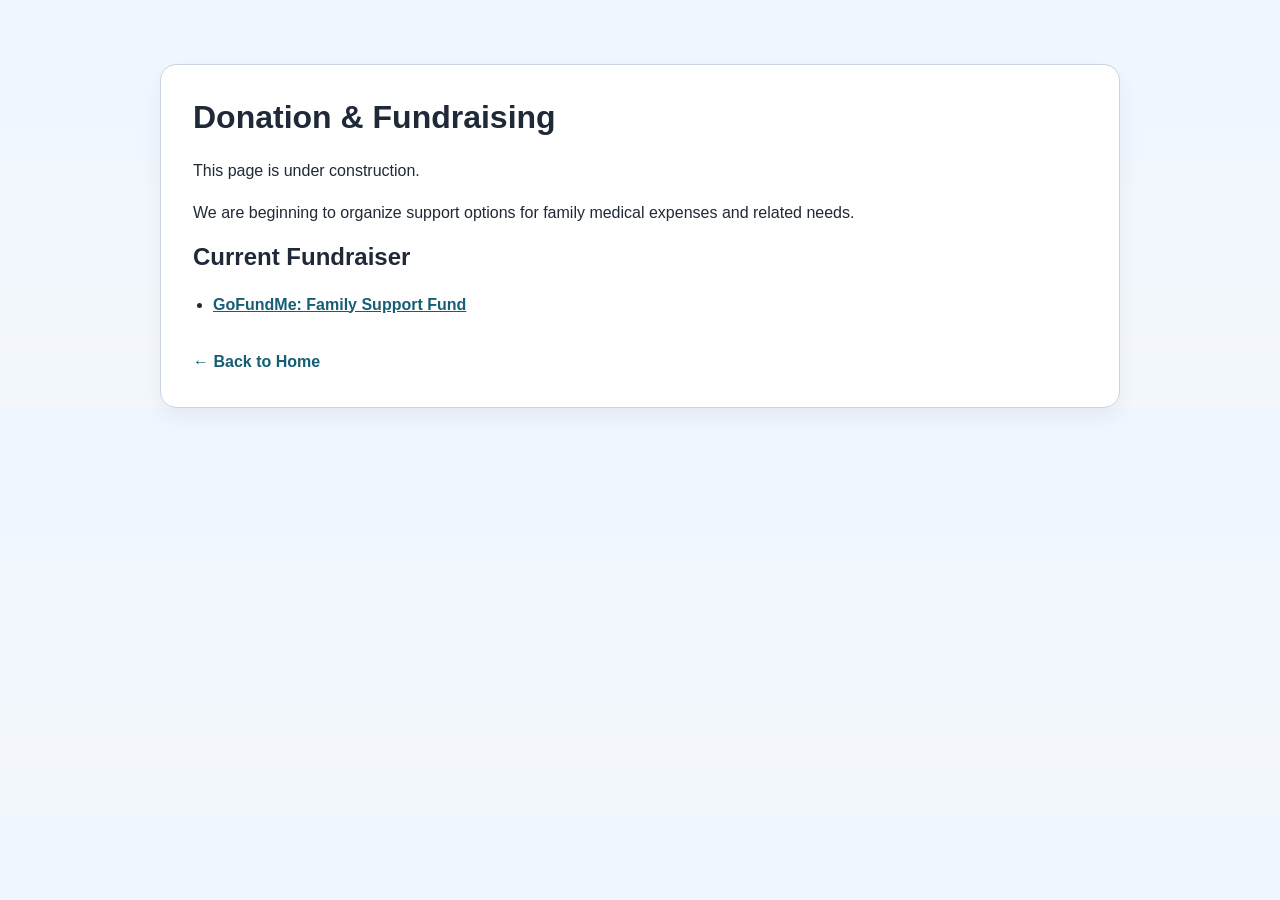
==== doc/donation/index.html @ f7c22cdd "Add fundraiser and Wikipedia reference links" ====
<!DOCTYPE html>
<html lang="en">
  <head>
    <meta charset="UTF-8" />
    <meta name="viewport" content="width=device-width, initial-scale=1.0" />
    <title>Donation & Fundraising | SMAD4 Awareness</title>
    <link rel="stylesheet" href="../assets/style.css" />
  </head>
  <body>
    <main class="placeholder-page">
      <h1>Donation & Fundraising</h1>
      <p>This page is under construction.</p>
      <p>
        We are beginning to organize support options for family medical expenses and related
        needs.
      </p>
      <h2>Current Fundraiser</h2>
      <ul class="resource-links">
        <li>
          <a href="https://gofund.me/e8a2252f7" target="_blank" rel="noopener noreferrer"
            >GoFundMe: Family Support Fund</a
          >
        </li>
      </ul>
      <a class="back-link" href="../index.html">← Back to Home</a>
    </main>
  </body>
</html>
---- doc/assets/style.css ----
:root {
  color-scheme: light;
  --bg: #f4f8fc;
  --surface: #ffffff;
  --text: #1f2937;
  --muted: #4b5563;
  --accent: #155e75;
  --accent-soft: #e0f2fe;
  --border: #cbd5e1;
}

* {
  box-sizing: border-box;
}

body {
  margin: 0;
  font-family: Arial, Helvetica, sans-serif;
  background: linear-gradient(180deg, #eff6ff 0%, var(--bg) 100%);
  color: var(--text);
  line-height: 1.6;
}

.site-header,
.section,
.site-footer,
.placeholder-page {
  width: min(960px, 92vw);
  margin: 0 auto;
}

.site-header {
  padding: 3.5rem 0 1.5rem;
}

.eyebrow {
  color: var(--accent);
  font-weight: 700;
  text-transform: uppercase;
  letter-spacing: 0.05em;
  margin-bottom: 0.5rem;
  font-size: 0.85rem;
}

h1,
h2,
h3 {
  line-height: 1.25;
  margin-top: 0;
}

.section {
  background: var(--surface);
  border: 1px solid var(--border);
  border-radius: 16px;
  padding: 1.5rem;
  box-shadow: 0 10px 25px rgba(2, 6, 23, 0.05);
}

.card-grid {
  margin-top: 1rem;
  display: grid;
  grid-template-columns: repeat(auto-fit, minmax(220px, 1fr));
  gap: 1rem;
}

.card {
  display: block;
  text-decoration: none;
  color: inherit;
  background: var(--accent-soft);
  border: 1px solid #bae6fd;
  border-radius: 12px;
  padding: 1rem;
  transition: transform 0.15s ease, box-shadow 0.15s ease;
}

.card:hover,
.card:focus-visible {
  transform: translateY(-2px);
  box-shadow: 0 8px 20px rgba(21, 94, 117, 0.15);
}

.site-footer {
  text-align: center;
  color: var(--muted);
  padding: 2rem 0 3rem;
}

.placeholder-page {
  margin-top: 4rem;
  background: var(--surface);
  border: 1px solid var(--border);
  border-radius: 16px;
  padding: 2rem;
  box-shadow: 0 10px 25px rgba(2, 6, 23, 0.05);
}

.back-link {
  display: inline-block;
  margin-top: 1rem;
  color: var(--accent);
  font-weight: 700;
  text-decoration: none;
}

.back-link:hover,
.back-link:focus-visible {
  text-decoration: underline;
}

.resource-links {
  padding-left: 1.25rem;
}

.resource-links a {
  color: var(--accent);
  font-weight: 700;
}
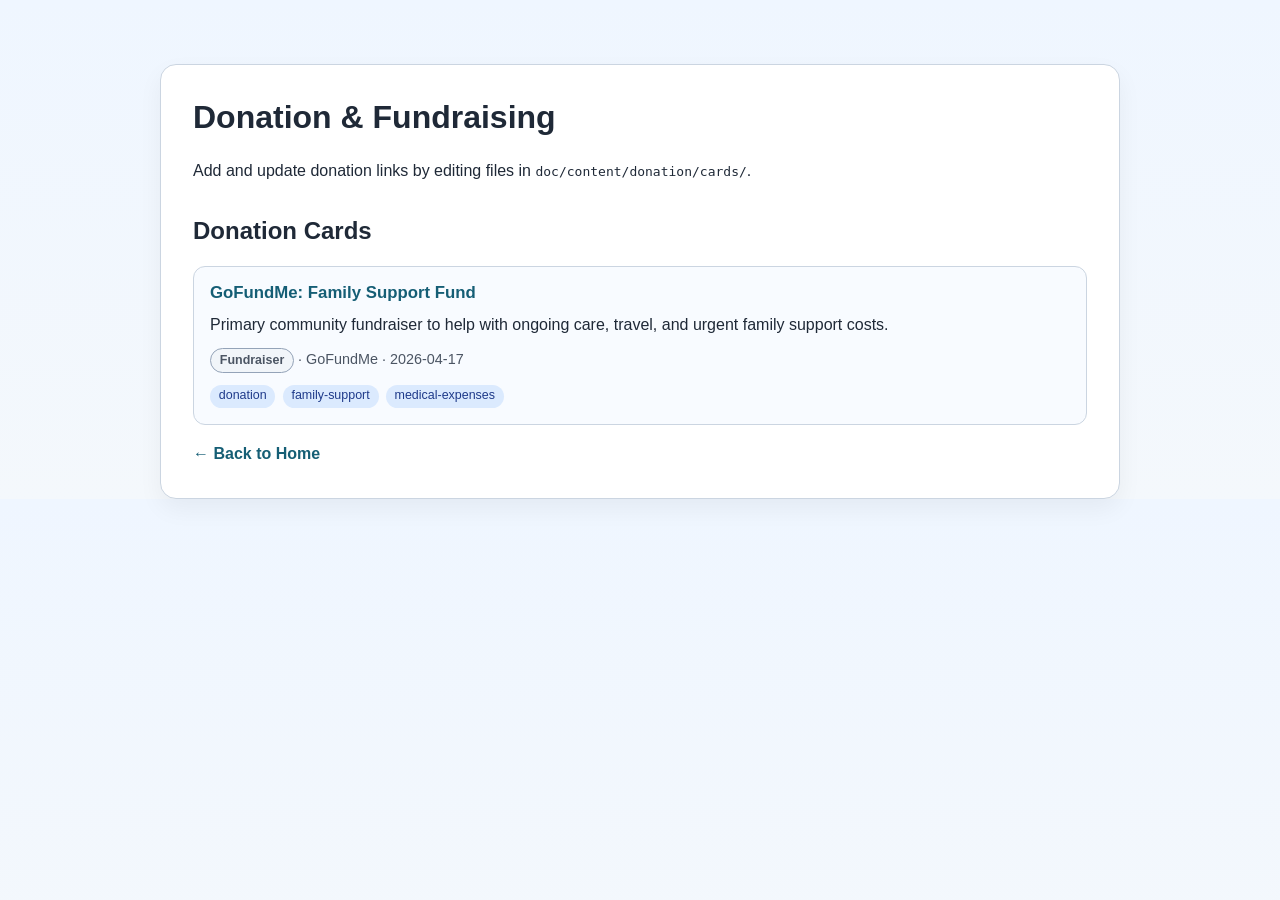
==== commit 19905686: "Add JSON-driven card system for section pages" ====
--- a/doc/donation/index.html
+++ b/doc/donation/index.html
@@ -9,20 +9,23 @@
   <body>
     <main class="placeholder-page">
       <h1>Donation & Fundraising</h1>
-      <p>This page is under construction.</p>
       <p>
-        We are beginning to organize support options for family medical expenses and related
-        needs.
+        Add and update donation links by editing files in
+        <code>doc/content/donation/cards/</code>.
       </p>
-      <h2>Current Fundraiser</h2>
-      <ul class="resource-links">
-        <li>
-          <a href="https://gofund.me/e8a2252f7" target="_blank" rel="noopener noreferrer"
-            >GoFundMe: Family Support Fund</a
-          >
-        </li>
-      </ul>
+
+      <section
+        class="dynamic-card-section"
+        data-card-section
+        data-cards-path="../content/donation/cards"
+      >
+        <h2>Donation Cards</h2>
+        <p class="dynamic-card-status" data-card-status>Loading cards…</p>
+        <div class="content-card-grid" data-card-grid></div>
+      </section>
+
       <a class="back-link" href="../index.html">← Back to Home</a>
     </main>
+    <script src="../assets/cards.js" defer></script>
   </body>
 </html>
--- a/doc/assets/style.css
+++ b/doc/assets/style.css
@@ -117,3 +117,80 @@
   color: var(--accent);
   font-weight: 700;
 }
+
+.dynamic-card-section {
+  margin-top: 2rem;
+}
+
+.dynamic-card-status {
+  color: var(--muted);
+  font-style: italic;
+}
+
+.content-card-grid {
+  margin-top: 1rem;
+  display: grid;
+  grid-template-columns: repeat(auto-fit, minmax(230px, 1fr));
+  gap: 1rem;
+}
+
+.content-card {
+  background: #f8fbff;
+  border: 1px solid var(--border);
+  border-radius: 12px;
+  padding: 1rem;
+}
+
+.content-card-title {
+  margin-bottom: 0.5rem;
+  font-size: 1.05rem;
+}
+
+.content-card-title a {
+  color: var(--accent);
+  text-decoration: none;
+}
+
+.content-card-title a:hover,
+.content-card-title a:focus-visible {
+  text-decoration: underline;
+}
+
+.content-card-description {
+  margin-top: 0;
+  margin-bottom: 0.65rem;
+}
+
+.content-card-meta {
+  color: var(--muted);
+  font-size: 0.9rem;
+  margin: 0;
+}
+
+.card-chip {
+  display: inline-block;
+  border: 1px solid #94a3b8;
+  border-radius: 999px;
+  padding: 0.1rem 0.55rem;
+  background: #f1f5f9;
+  font-weight: 700;
+  font-size: 0.78rem;
+  text-transform: capitalize;
+}
+
+.card-tag-list {
+  margin: 0.7rem 0 0;
+  padding: 0;
+  list-style: none;
+  display: flex;
+  flex-wrap: wrap;
+  gap: 0.45rem;
+}
+
+.card-tag {
+  background: #dbeafe;
+  color: #1e3a8a;
+  border-radius: 999px;
+  padding: 0.1rem 0.55rem;
+  font-size: 0.78rem;
+}
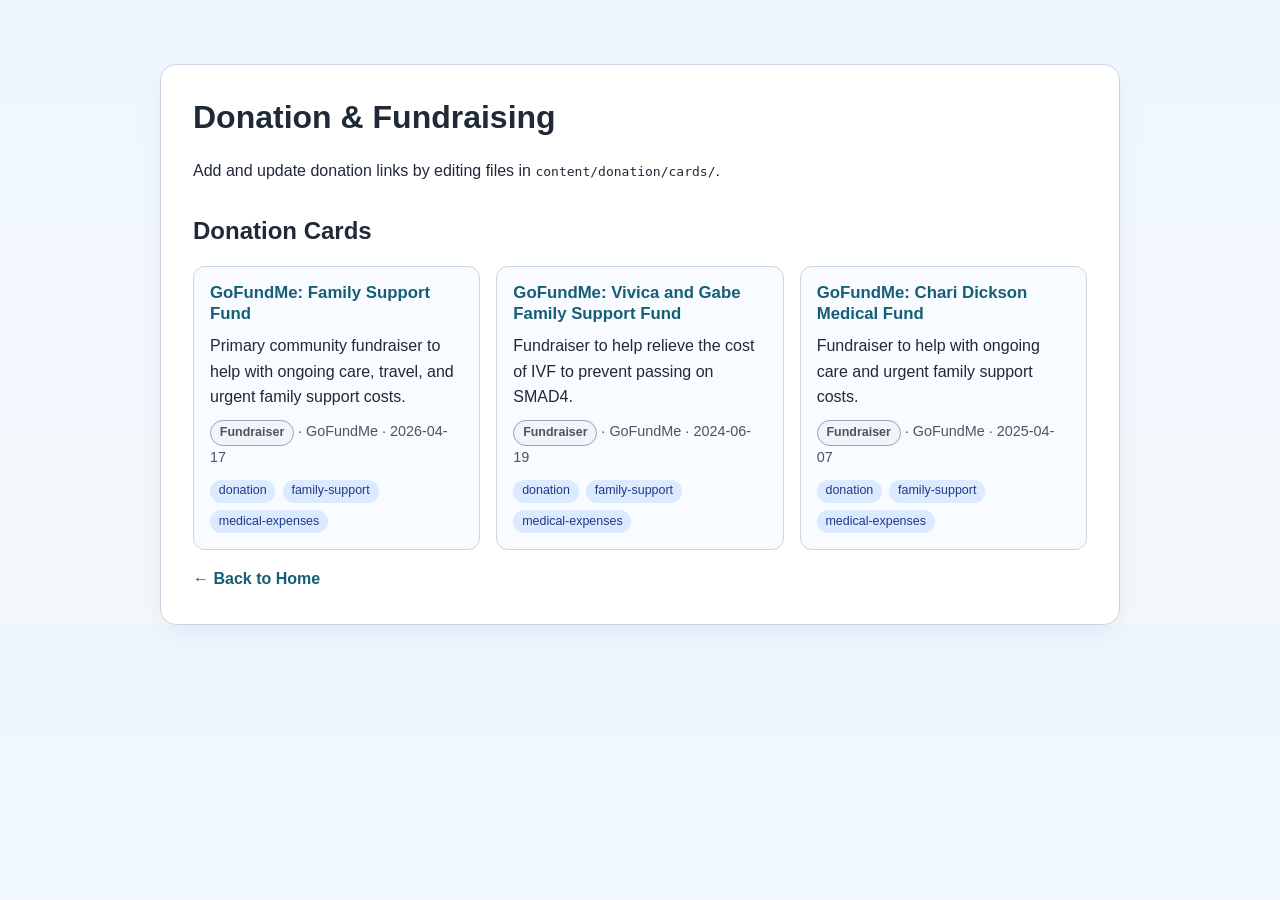
==== commit 80897707: "Consolidate duplicate content directories into one source" ====
--- a/doc/donation/index.html
+++ b/doc/donation/index.html
@@ -11,13 +11,13 @@
       <h1>Donation & Fundraising</h1>
       <p>
         Add and update donation links by editing files in
-        <code>doc/content/donation/cards/</code>.
+        <code>content/donation/cards/</code>.
       </p>
 
       <section
         class="dynamic-card-section"
         data-card-section
-        data-cards-path="../content/donation/cards"
+        data-cards-path="../../content/donation/cards"
       >
         <h2>Donation Cards</h2>
         <p class="dynamic-card-status" data-card-status>Loading cards…</p>
